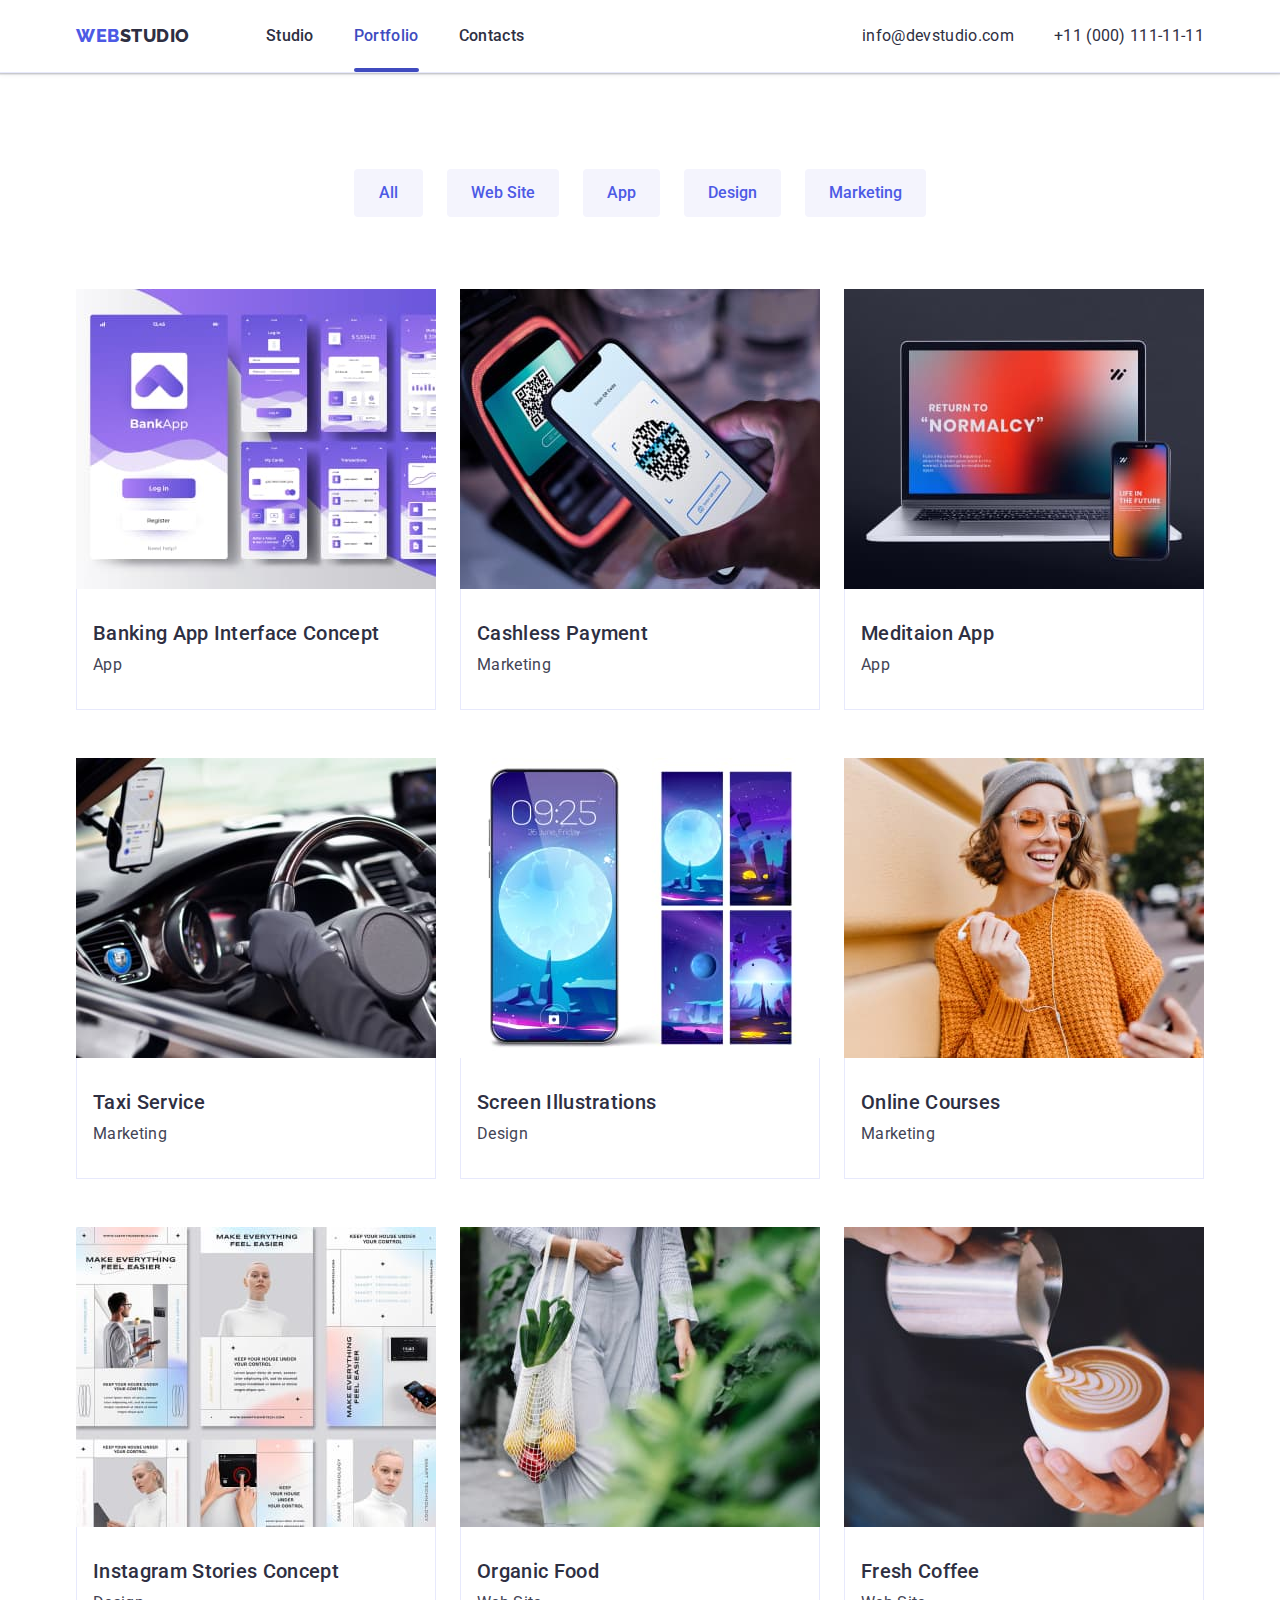
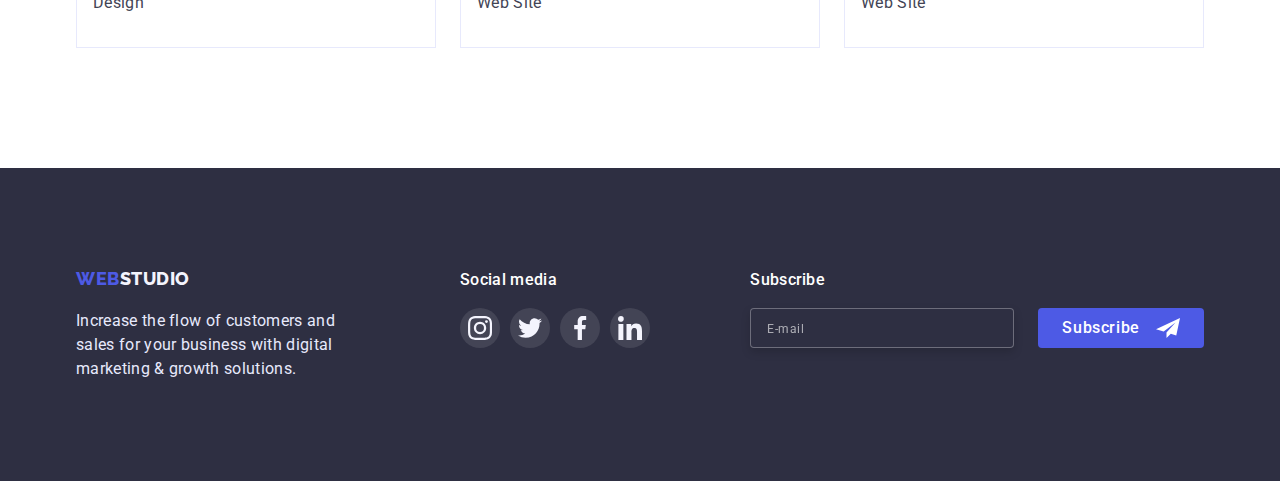
==== portfolio.html @ 0f7e15e3 "Initial commit" ====
<!DOCTYPE html>
<html lang="en">
<head>
    <meta charset="UTF-8">
    <meta http-equiv="X-UA-Compatible" content="IE=edge">
    <meta name="viewport" content="width=device-width, initial-scale=1.0">
    <title>Portfolio | WebStudio</title>
    <link rel="preconnect" href="https://fonts.googleapis.com">
    <link rel="preconnect" href="https://fonts.gstatic.com" crossorigin>
    <link href="https://fonts.googleapis.com/css2?family=Raleway:wght@700&family=Roboto:wght@400;500;700;900&display=swap" rel="stylesheet">
    <link rel="stylesheet" href="https://cdnjs.cloudflare.com/ajax/libs/modern-normalize/1.1.0/modern-normalize.min.css">
    <link rel="stylesheet" href="./css/styles.css">
</head>
<body>
    <header>
        <div class="container header">
            <nav class="site-nav">
                <a href="./index.html" class="logo link"><span class="logo-prefix">Web</span>Studio</a>
                <ul class="nav-options list">
                    <li class="nav-item"><a href="./index.html" class="link">Studio</a></li>
                    <li class="nav-item"><a href="./portfolio.html" class="current link">Portfolio</a></li>
                    <li class="nav-item"><a href="" class="link">Contacts</a></li>
                </ul>
            </nav>
            <ul class="contacts list">
                <li class="header-contact">
                    <a href="mailto:info@devstudio.com" class="link">info@devstudio.com</a>
                </li>
                <li class="header-contact">
                    <a href="tel:+380961111111" class="link">+11 (000) 111-11-11</a>
                </li>
            </ul>
        </div>
    </header>
    <main>
        <section class="portfolio-section">
            <div class="container">
                <h1 class="visually-hidden">Examples</h1>
                <ul class="filter list">
                    <li class="item">
                        <button type="button" class="filter-option"> All</button>
                    </li>
                    <li class="item">
                        <button type="button" class="filter-option">Web Site</button>
                    </li>
                    <li class="item">
                        <button type="button" class="filter-option">App</button>
                    </li>
                    <li class="item">
                        <button type="button" class="filter-option">Design</button>
                    </li>
                    <li class="item">
                        <button type="button" class="filter-option">Marketing</button>
                    </li>
                </ul>
                <ul class="projects list">
                    <li class="item">
                        <a href="#" class="link"> 
                            <div class="card-thumb">
                                <img src="./images/portfolio-page/portfolio-1.jpg" alt="App mockup" width="370"
                                height="294">
                                <div class="overlay">
                                    <p class="overlay-description">14 Stylish and User-Friendly App Design Concepts · Task Manager App · Calorie Tracker App · Exotic Fruit
                                        Ecommerce App ·
                                        Cloud Storage App
                                    </p>
                                </div>
                            </div>
                            <div class="card-content">
                                <h2 class="project-name">Banking App Interface Concept</h2>
                                <p class="project-type">App</p>
                            </div>
                        </a>
                    </li>
                    <li class="item">
                        <a href="#" class="link">
                            <div class="card-thumb">
                            <img src="./images/portfolio-page/portfolio-2.jpg" alt="Phone scanning QR code via Cashless Payment" width="360" height="300">
                             <div class="overlay">
                                    <p class="overlay-description">14 Stylish and User-Friendly App Design Concepts · Task Manager App · Calorie Tracker App · Exotic Fruit
                                        Ecommerce App ·
                                        Cloud Storage App
                                    </p>
                                </div>
                            </div>
                            <div class="card-content">
                                <h2 class="project-name">Cashless Payment</h2>
                                <p class="project-type">Marketing</p>
                            </div>
                        </a>
                    </li>
                    <li class="item">
                        <a href="#" class="link">
                            <div class="card-thumb">
                                <img src="./images/portfolio-page/portfolio-3.jpg" alt="Desktop and mobile view of the app" width="360" height="300">
                                 <div class="overlay">
                                    <p class="overlay-description">14 Stylish and User-Friendly App Design Concepts · Task Manager App · Calorie Tracker App · Exotic Fruit
                                        Ecommerce App ·
                                        Cloud Storage App
                                    </p>
                                </div>
                            </div>
                            <div class="card-content">
                                <h2 class="project-name">Meditaion App</h2>
                                <p class="project-type">App</p>
                            </div>
                        </a>
                    </li>
                    <li class="item">
                        <a href="#" class="link">
                            <div class="card-thumb">
                                <img src="./images/portfolio-page/portfolio-4.jpg" alt="Taxi driver using mobile app" width="360" height="300">
                                 <div class="overlay">
                                    <p class="overlay-description">14 Stylish and User-Friendly App Design Concepts · Task Manager App · Calorie Tracker App · Exotic Fruit
                                        Ecommerce App ·
                                        Cloud Storage App
                                    </p>
                                </div>
                            </div>
                            <div class="card-content">
                                <h2 class="project-name">Taxi Service</h2>
                                <p class="project-type">Marketing</p>
                            </div>
                        </a>
                    </li>
                    <li class="item">
                        <a href="#" class="link">
                            <div class="card-thumb">
                                <img src="./images/portfolio-page/portfolio-5.jpg" alt="Design of phone screen illustrations" width="360" height="300">
                                 <div class="overlay">
                                    <p class="overlay-description">14 Stylish and User-Friendly App Design Concepts · Task Manager App · Calorie Tracker App · Exotic Fruit
                                        Ecommerce App ·
                                        Cloud Storage App
                                    </p>
                                </div>
                            </div>
                            <div class="card-content">
                                <h2 class="project-name">Screen Illustrations</h2>
                                <p class="project-type">Design</p>
                            </div>
                        </a>
                    </li>
                    <li class="item">
                        <a href="#" class="link">
                            <div class="card-thumb">
                                <img src="./images/portfolio-page/portfolio-6.jpg" alt="A girl taking online course on the go" width="360" height="300">
                                 <div class="overlay">
                                    <p class="overlay-description">14 Stylish and User-Friendly App Design Concepts · Task Manager App · Calorie Tracker App · Exotic Fruit
                                        Ecommerce App ·
                                        Cloud Storage App
                                    </p>
                                </div>
                            </div>
                            <div class="card-content">
                                <h2 class="project-name">Online Courses</h2>
                                <p class="project-type">Marketing</p>
                            </div>
                        </a>
                    </li>
                    <li class="item">
                        <a href="#" class="link">
                            <div class="card-thumb">
                                <img src="./images/portfolio-page/portfolio-7.jpg" alt="Instagram stories mockup" width="360" height="300">
                                 <div class="overlay">
                                    <p class="overlay-description">14 Stylish and User-Friendly App Design Concepts · Task Manager App · Calorie Tracker App · Exotic Fruit
                                        Ecommerce App ·
                                        Cloud Storage App
                                    </p>
                                </div>
                            </div>
                            <div class="card-content">
                                <h2 class="project-name">Instagram Stories Concept</h2>
                                <p class="project-type">Design</p>
                            </div>
                        </a>
                    </li>
                    <li class="item">
                        <a href="#" class="link">
                            <div class="card-thumb">
                                <img src="./images/portfolio-page/portfolio-8.jpg" alt="Woman carrying fruits and vegetables" width="360" height="300">
                                 <div class="overlay">
                                    <p class="overlay-description">14 Stylish and User-Friendly App Design Concepts · Task Manager App · Calorie Tracker App · Exotic Fruit
                                        Ecommerce App ·
                                        Cloud Storage App
                                    </p>
                                </div>
                            </div>
                            <div class="card-content">
                                <h2 class="project-name">Organic Food</h2>
                                <p class="project-type">Web Site</p>
                            </div>
                        </a>
                    </li>
                    <li class="item">
                        <a href="#" class="link">
                            <div class="card-thumb">
                                <img src="./images/portfolio-page/portfolio-9.jpg" alt="Barista making coffee" width="360" height="300">
                                 <div class="overlay">
                                    <p class="overlay-description">14 Stylish and User-Friendly App Design Concepts · Task Manager App · Calorie Tracker App · Exotic Fruit
                                        Ecommerce App ·
                                        Cloud Storage App
                                    </p>
                                </div>
                            </div>
                            <div class="card-content">
                                <h2 class="project-name">Fresh Coffee</h2>
                                <p class="project-type">Web Site</p>
                            </div>
                        </a>
                    </li>
                </ul>
            </div>
        </section>
    </main>
    <footer class="footer">
        <div class="container">
            <div class="footer-info">
                <a href="./index.html" class="logo link"><span class="logo-prefix">Web</span>Studio</a>
                <p>Increase the flow of customers and sales for your business with digital marketing & growth solutions.</p>
            </div>
            <div class="join-networks">
                <p class="footer-heading">Social media</p>
                <ul class="list">
                    <li class="item">
                        <a href="/" class="link">
                            <svg class="icon" width="24" height="24">
                                <use href="./images/all-icons.svg#icon-instagram"></use>
                            </svg>
                        </a>
                    </li>
                    <li class="item">
                        <a href="/" class="link">
                            <svg class="icon" width="24" height="24">
                                <use href="./images/all-icons.svg#icon-twitter"></use>
                            </svg>
                        </a>
                    </li>
                    <li class="item">
                        <a href="/" class="link">
                            <svg class="icon" width="24" height="24">
                                <use href="./images/all-icons.svg#icon-facebook"></use>
                            </svg>
                        </a>
                    </li>
                    <li class="item">
                        <a href="/" class="link">
                            <svg class="icon" width="24" height="24">
                                <use href="./images/all-icons.svg#icon-linkedin"></use>
                            </svg>
                        </a>
                    </li>
                </ul>
            </div>
            <div class="newsletter">
                <p class="footer-heading">Subscribe</p>
                <form class="form">
                    <label for="footer-input" class="visually-hidden">Subscribe</label>
                    <input class="footer-input" type="email" name="email" placeholder="E-mail" id="footer-input">
                    <button class="subscribe-button" type="submit">
                        Subscribe
                        <svg width="24" height="24">
                            <use href="./images/all-icons.svg#telegram"></use>
                        </svg>
                    </button>
                </form>
            </div>
        </div>
    </footer>   
</body>
</html>
---- css/styles.css ----
:root {
    --standard-black: #000000;
    --primary-dark: #2E2F42;
    --secondary-text-color: #434455;
    --accent-color: #4D5AE5;;
    --primary-white: #FFFFFF;
    --hero-ovrlay-color: rgba(46, 47, 66, 0.7);
    --backdrop: rgba(46, 47, 66, 0.4);
    --modal-background: #FCFCFC;
    --subtle: #E7E9FC;
    --transparent-white: rgba(255, 255, 255, 0.1);
    --icon-main: #8E8F99;
    --pressed-state: #404BBF;
    --light: #F4F4FD;
    --success: #31D0AA;
    --form-border: rgba(33, 33, 33, 0.2);
    --form-placeholder: rgba(117, 117, 117, 0.5);
    --footer-placeholder: rgba(255, 255, 255, 0.6);
    --footer-border: rgba(255, 255, 255, 0.3);

    --vertical-card-set-gap: 24px;

    --main-transition-dur-and-func: 250ms cubic-bezier(0.4, 0, 0.2, 1);
}

body {
    font-family: Roboto, sans-serif;
    letter-spacing: 0.02em;
    
    color: var(--primary-dark);
}

h1,h2,h3,p,ul,li {
    margin: 0px;
    padding: 0px;
}

button {
    cursor: pointer;
    border: none;
    border-radius: 4px;
}

img {
    display: block;
    max-width: 100%;
    height: auto;
}

.container {
    width: 1158px;
    margin-left: auto;
    margin-right: auto;
    padding: 0px 15px; 
}

.section {
    padding: 120px 0px;
}

.visually-hidden {
    position: absolute;
    white-space: nowrap;
    width: 1px;
    height: 1px;
    overflow: hidden;
    border: 0;
    padding: 0;
    clip: rect(0 0 0 0);
    clip-path: inset(50%);
    margin: -1px;
}

.list {
    list-style: none;
}

.link {
    text-decoration: none;
    
    color: inherit;
    transition: color var(--main-transition-dur-and-func);
}

.link:hover,
.link:focus {
    color: var(--pressed-state);
}

/* header */

header {
    border-bottom: 1px solid var(--subtle);
    box-shadow: 0px 2px 1px rgba(46, 47, 66, 0.08),
    0px 1px 1px rgba(46, 47, 66, 0.16),
    0px 1px 6px rgba(46, 47, 66, 0.08);
}

.header {
    padding: 0px 15px;
}

.header,
.site-nav,
.nav-options,
.contacts {
    display: flex;
}

.header,
.site-nav {
    align-items: center;
}

.site-nav {
    margin-right: auto;
}

/* logo */

.logo {
    font-family: Raleway, sans-serif;
    font-weight: 800;
    font-size: 18px;
    line-height: calc(24 / 18);
    letter-spacing: 0.03em;
    text-transform: uppercase;
}

.site-nav .logo {
    margin-right: 76px;

    color: var(--primary-dark)
}

.footer .logo {
    display: block;
    color: var(--light);
    margin-bottom: 20px;
    line-height: calc(21 / 18);
}

.logo-prefix {
    color: var(--accent-color);
}

/* nav-items, header contacts */

.nav-item,
.header-contact {
    font-size: 16px;
    line-height: calc(24 / 16);
}

.nav-item{
    font-weight: 500;
}

.nav-item .link {
    display: block;
    position: relative;

    padding-top: 24px;
    padding-bottom: 24px;
}

.nav-item:not(:last-child),
.header-contact:not(:last-child) {
    margin-right: 40px;
}

.current {
    color: var(--pressed-state)
}

.current::after {
    display: block;
    position: absolute;
    content: "";

    left: 0;
    bottom: 0;
    width: 100%;

    height: 4px;
    border-radius: 2px;
    background-color: var(--pressed-state);
}

.section-heading {
    font-size: 36px;
    line-height: calc(40 / 36);
    text-align: center;
    margin-bottom: 72px;
    text-transform: capitalize;
}

.header-contact .link {
    display: flex;
    align-items: center;
}

/* hero */

.hero {
    margin: auto;
    padding: 188px 0px;

    background-color: var(--primary-dark);
    background-image: linear-gradient(
        to right,
        var(--hero-ovrlay-color),
        var(--hero-ovrlay-color)
    ),
        url('../images/main-page/hero.jpg');
    background-repeat: no-repeat;
    max-width: 1440px;
}

.hero .container {
    text-align: center;
}

.hero-heading {
    margin: auto;
    margin-bottom: 48px;
    font-size: 56px;
    line-height: calc(60 / 56);
    max-width: 494px;

    color: var(--primary-white);
}

.hero-button {
    padding: 16px 32px;
    font-family: inherit;
    font-weight: 500;
    font-size: 16px;
    line-height: calc(24 / 16);
    align-items: center;
    text-align: center;
    letter-spacing: 0.04em;

    color: var(--primary-white);
    background-color: var(--accent-color);
    transition: background-color var(--main-transition-dur-and-func);
}

.hero-button:hover,
.hero-button:focus
{
    background-color: var(--pressed-state);
}

/* backdrop and modal */

.backdrop {
    position: fixed;
    top: 0;
    left: 0;

    width: 100%;
    height: 100%;

    background-color: var(--backdrop);
    transition: opacity var(--main-transition-dur-and-func);
}

.is-hidden {
    visibility: hidden;
    pointer-events: none;
    opacity: 0;

    transition: opacity var(--main-transition-dur-and-func),
    visibility var(--main-transition-dur-and-func);
}

.modal {
    position: absolute;
    top: 50%;
    left: 50%;
    transform: translate(-50%, -50%);

    max-width: 408px;
    width: 100%;
    min-height: 576px;
    padding: 76px 24px 20px 24px;

    background-color: var(--modal-background);
    box-shadow: 0px 1px 1px rgba(0, 0, 0, 0.14), 0px 1px 3px rgba(0, 0, 0, 0.12), 0px 2px 1px rgba(0, 0, 0, 0.2);
    border-radius: 4px;
}

.modal-close {
    position: absolute;
    top: 24px;
    right: 24px;

    display: flex;
    align-items: center;
    justify-content: center;
    width: 24px;
    height: 24px;

    border: 1px solid rgba(0, 0, 0, 0.1);
    border-radius: 50%;

    color: var(--standard-black);
    background-color: var(--subtle);
    transition: background-color var(--main-transition-dur-and-func),
    border-color var(--main-transition-dur-and-func),
    color var(--main-transition-dur-and-func);
}

.modal .icon {
    fill: currentColor;
}

.modal-close:hover,
.modal-close:focus {
    color: var(--primary-white);
    background-color: var(--pressed-state);
    border-color: var(--pressed-state);
}

.modal-heading {
    margin-bottom: 16px;

    text-align: center;
    font-weight: 500;
    font-size: 16px;
    line-height: calc(24 / 16);
    color: var(--primary-dark);
}

.form-field {
    display: flex;
    flex-direction: column;
    width: 100%;

    margin-bottom: 8px;
}

.label-text {
    margin-bottom: 4px;

    font-size: 12px;
    line-height: calc(16 /12);
    letter-spacing: 0.04em;
    color: var(--icon-main);
}

.form-comment {
    margin-bottom: 16px;
}

.form-comment-area,
.form-input {
    max-width: 360px;
    width: 100%;
    height: 40px;
    padding: 8px 38px;
    
    border: 1px solid var(--form-border);
    border-radius: 4px;
    outline: none;
    transition: border-color var(--main-transition-dur-and-func);
}

.form-comment-area {
    resize: none;
    height: 120px;

    padding: 8px 16px;
}

.form-comment-area::placeholder {
    font-size: 12px;
    line-height: calc(16 / 12);
    letter-spacing: 0.04em;

    color: var(--form-placeholder);
}

.form-input:focus,
.form-comment-area:focus {
    border: 1px solid var(--accent-color);
}

.input-with-icon {
    position: relative;

}

.form-field .icon {
    position: absolute;
    top: 50%;
    left: 16px;

    transform: translateY(-50%);
    transition: fill var(--main-transition-dur-and-func);
}

.form-field:focus-within .icon{
    fill: var(--accent-color);
}

/* ==================Checkbox states=================*/

.checkbox-icon {
    width: 16px;
    height: 16px;
    display: flex;
    align-items: center;
    justify-content: center;

    border: 1.25px solid var(--primary-dark);
    border-radius: 2px;

    background-color: var(--primary-white);
    fill: transparent;
    transition: border var(--main-transition-dur-and-func),
    fill var(--main-transition-dur-and-func),
    background var(--main-transition-dur-and-func);
}

.checkbox:checked ~ .checkbox-icon {
    border: 1.25px solid var(--pressed-state);

    background-color: var(--pressed-state);
    fill: var(--light);
}

.checkbox:focus:checked~.checkbox-icon {
    border: 1.25px solid var(--pressed-state);

    background-color: var(--pressed-state);
    fill: var(--light);
}

.checkbox:focus ~ .checkbox-icon {
    border: 1.25px solid var(--pressed-state);

    fill: transparent;
}

.checkbox:disabled ~.checkbox-icon {
    border: 1.25px solid var(--form-border);

    fill: transparent;
}

.checkbox:checked:disabled ~.checkbox-icon {
    border: 1.25px solid var(--form-border);

    background-color: var(--form-border);
    fill: var(--light);
}

/*===================================================*/

.legal-agreement {
    display: flex;
    flex-direction: row;
    justify-items: center;
    
    margin-bottom: 24px;
}

.legal-agreement .label-text {
    margin-left: 8px;
}

.policy-link {
    color: var(--accent-color);
}

.modal-send {
    display: block;
    min-width: 169px;
    margin: auto;
    padding: 16px 32px;

    font-weight: 500;
    font-size: 16px;
    line-height: calc(24 / 16);
    letter-spacing: 0.04em;
    color: var(--primary-white);
    text-align: center;
    background-color: var(--accent-color);
    box-shadow: 0px 4px 4px rgba(0, 0, 0, 0.15);
    transition: background-color var(--main-transition-dur-and-func);
}

.modal-send:hover,
.modal-send:focus {
    background-color: var(--pressed-state);
}

/* advantages */

.advantages {
    padding-bottom: 0px;
}

.advantages .list {
    display: flex;
}

.advantages .item {
    width: 264px;
}

.advantages .item:not(:last-child) {
    margin-right: 24px;
}

.advantages-heading {
    font-weight: 500;
    font-size: 20px;
    line-height: calc(24 / 20);
    margin-bottom: 8px;
}

.advantages-text {
    font-size: 16px;
    line-height: calc(24 / 16);

    color: var(--secondary-text-color);
}

.advantages .icon-container {
    display: flex;
    align-items: center;
    justify-content: center;
    width: 100%;
    height: 120px;
    border-radius: 4px;
    margin-bottom: 30px;

    background-color: var(--light);
}

/* what we do */ 

.what-we-do .list {
    display: flex;
}

.what-we-do .item:not(:last-child) {
    margin-right: 30px;
}

/* team */

.team {
    background-color: var(--light);
}

.team .list {
    display: flex;
}

.team-card {
    text-align: center;
    border-radius: 0px 0px 4px 4px;

    background-color: var(--primary-white);
    box-shadow: 0px 1px 6px rgba(46, 47, 66, 0.08), 0px 1px 1px rgba(46, 47, 66, 0.16), 0px 2px 1px rgba(46, 47, 66, 0.08);
}

.team-card:not(:last-child) {
    margin-right: 24px;
}

.card-info {
    padding: 32px 16px;
}

.team-name {
    font-weight: 500;
    font-size: 20px;
    line-height: calc(24 / 20);
    margin-bottom: 8px;
}

.team-position {
    font-size: 16px;
    line-height: calc(24 / 16);
    margin-bottom: 8px;

    color: var(--secondary-text-color);
}

.social-networks .list {
    display: flex;
    justify-content: center;
}

.social-networks .link {
    width: 40px;
    height: 40px;
    display: flex;
    align-items: center;
    justify-content: center;

    color: var(--light);
    border-radius: 50%;
    background-color: var(--accent-color);
    transition: background-color var(--main-transition-dur-and-func);
}

.social-networks .item:not(:last-child) {
    margin-right: 24px;
}

.social-networks .icon {
    fill: currentColor;
}

.social-networks .link:hover,
.social-networks .link:focus {
  color: var(--light);
  background-color: var(--pressed-state);
}

/* clients */ 

.clients {
    display: flex;
    justify-content: center;
}

.clients .link {    
    display: flex;
    justify-content: center;
    align-items: center;
    width: 170px;
    height: 92px;

    border: 1px solid var(--icon-main);
    border-radius: 4px;
    color: var(--icon-main);
    transition: border-color var(--main-transition-dur-and-func),
    color var(--main-transition-dur-and-func);
}

.clients .link:hover,
.clients .link:focus {
    border-color: var(--accent-color);
    color: var(--accent-color);
    outline-color: var(--accent-color);
}

.clients .item:not(:last-child) {
    margin-right: 30px;
}

.clients .icon {
    width: 106px;
    height: 60px;
    fill: currentColor;
}

/* projects */

.portfolio-section {
padding: 96px 0px 120px 0px;
}

/* filters */

.filter {
    display: flex;
    justify-content: center;
    margin-bottom: 72px;
}

.filter .item:not(:last-child) {
    margin-right: 24px;
}

.filter-option {
    font-family: inherit;
    font-weight: 500;
    font-size: 16px;
    line-height: calc(24 / 16);
    padding: 12px 24px;
    min-width: 69px;

    color: var(--accent-color);
    background-color: var(--light);
    transition: color var(--main-transition-dur-and-func), background-color var(--main-transition-dur-and-func), box-shadow var(--main-transition-dur-and-func);
}

.filter-option:hover,
.filter-option:focus {
    color: var(--primary-white);
    background-color: var(--pressed-state);
    box-shadow: 0px 3px 1px rgba(0, 0, 0, 0.1),
    0px 2px 1px rgba(0, 0, 0, 0.08),
    0px 2px 2px rgba(0, 0, 0, 0.12);
}

/* project cards */

.projects {
    display: flex;
    flex-wrap: wrap;
    gap: 48px var(--vertical-card-set-gap);
}

.projects .item {
    flex-basis: calc((100% - 2 * var(--vertical-card-set-gap)) / 3);
}

.card-content {
    padding: 32px 16px;
    border: 1px solid var(--subtle);
    border-top: 0px;
}

.project-name {
    margin-bottom: 8px;
    font-weight: 500;
    font-size: 20px;
    line-height: calc(24 / 20);
}

.project-type {
    font-size: 16px;
    line-height: calc(24 / 16);

    color: var(--secondary-text-color);
}

.projects .link {
    transition: box-shadow var(--main-transition-dur-and-func);
}

.projects .link:focus,
.projects .link:hover {
    display: block;

    color: inherit;
    box-shadow: 0px 1px 1px rgba(0, 0, 0, 0.12), 0px 4px 4px rgba(0, 0, 0, 0.06), 1px 4px 6px rgba(0, 0, 0, 0.16);
}

.card-thumb {
    position: relative;
    overflow: hidden;
}

.overlay{
    position: absolute;
    top: 0;
    left: 0;
    transform: translatey(101%);

    width: 100%;
    height: 100%;
    padding: 40px 32px;

    background-color: var(--accent-color);
    transition: var(--main-transition-dur-and-func);
}

.overlay-description {
    font-size: 16px;
    line-height: calc(24 / 16);
    color: var(--light);
}

.projects .link:hover .overlay,
.projects .link:focus .overlay  {
    transform: translatey(0);
}

/* footer */

.footer {
    background-color: var(--primary-dark);
    padding: 100px 0px;
}

.footer .container {
    display: flex;
    align-items: baseline;
}

.footer-info {
    max-width: 264px;
    margin-right: 120px;
    font-size: 16px;
    line-height: calc(24 / 16);
    font-style: normal;
    color: var(--subtle);
}

.footer-heading {
    font-family: 'Roboto';
    font-size: 16px;
    font-weight: 500;
    line-height: calc(24 / 16);
    margin-bottom: 16px;

    color: var(--primary-white);
}

.join-networks .list {
    display: flex;
}

.join-networks .link {
    width: 40px;
    height: 40px;
    display: flex;
    align-items: center;
    justify-content: center;

    color: var(--light);
    border-radius: 50%;
    background: var(--transparent-white);
    transition: background-color var(--main-transition-dur-and-func);
}

.join-networks .item:not(:last-child) {
    margin-right: 10px;
}

.join-networks .icon {
    fill: currentColor;
}

.join-networks .link:hover,
.join-networks .link:focus {
  background-color: var(--success);
}

.newsletter {
    margin-left: auto;
}

.newsletter .form {
    display: flex;
}

.footer-input {
    width: 264px;
    height: 40px;
    margin-right: 24px;
    padding: 8px 16px;
    
    border: 1px solid var(--footer-border);
    border-radius: 4px;
    outline: none;

    background-color: var(--primary-dark);
    color: var(--light);
    filter: drop-shadow(0px 4px 4px rgba(0, 0, 0, 0.15));
    transition: border var(--main-transition-dur-and-func);
}

.footer-input::placeholder {
    font-size: 12px;
    line-height: calc(24 / 12);
    letter-spacing: 0.04em;
    color: var(--footer-placeholder);
}

.footer-input:focus {
    border: 1px solid var(--accent-color);
}

.subscribe-button {
    display: flex;
    justify-content: center;
    align-items: center;
    padding: 8px 24px;
    gap: 16px;

    font-weight: 500;
    font-size: 16px;
    line-height: calc(24 / 16);
    letter-spacing: 0.04em;
    color: var(--primary-white);
    background-color: var(--accent-color);
    border-radius: 4px;
    transition: background-color var(--main-transition-dur-and-func);
}

.subscribe-button:focus,
.subscribe-button:hover {
    background-color: var(--pressed-state);
}
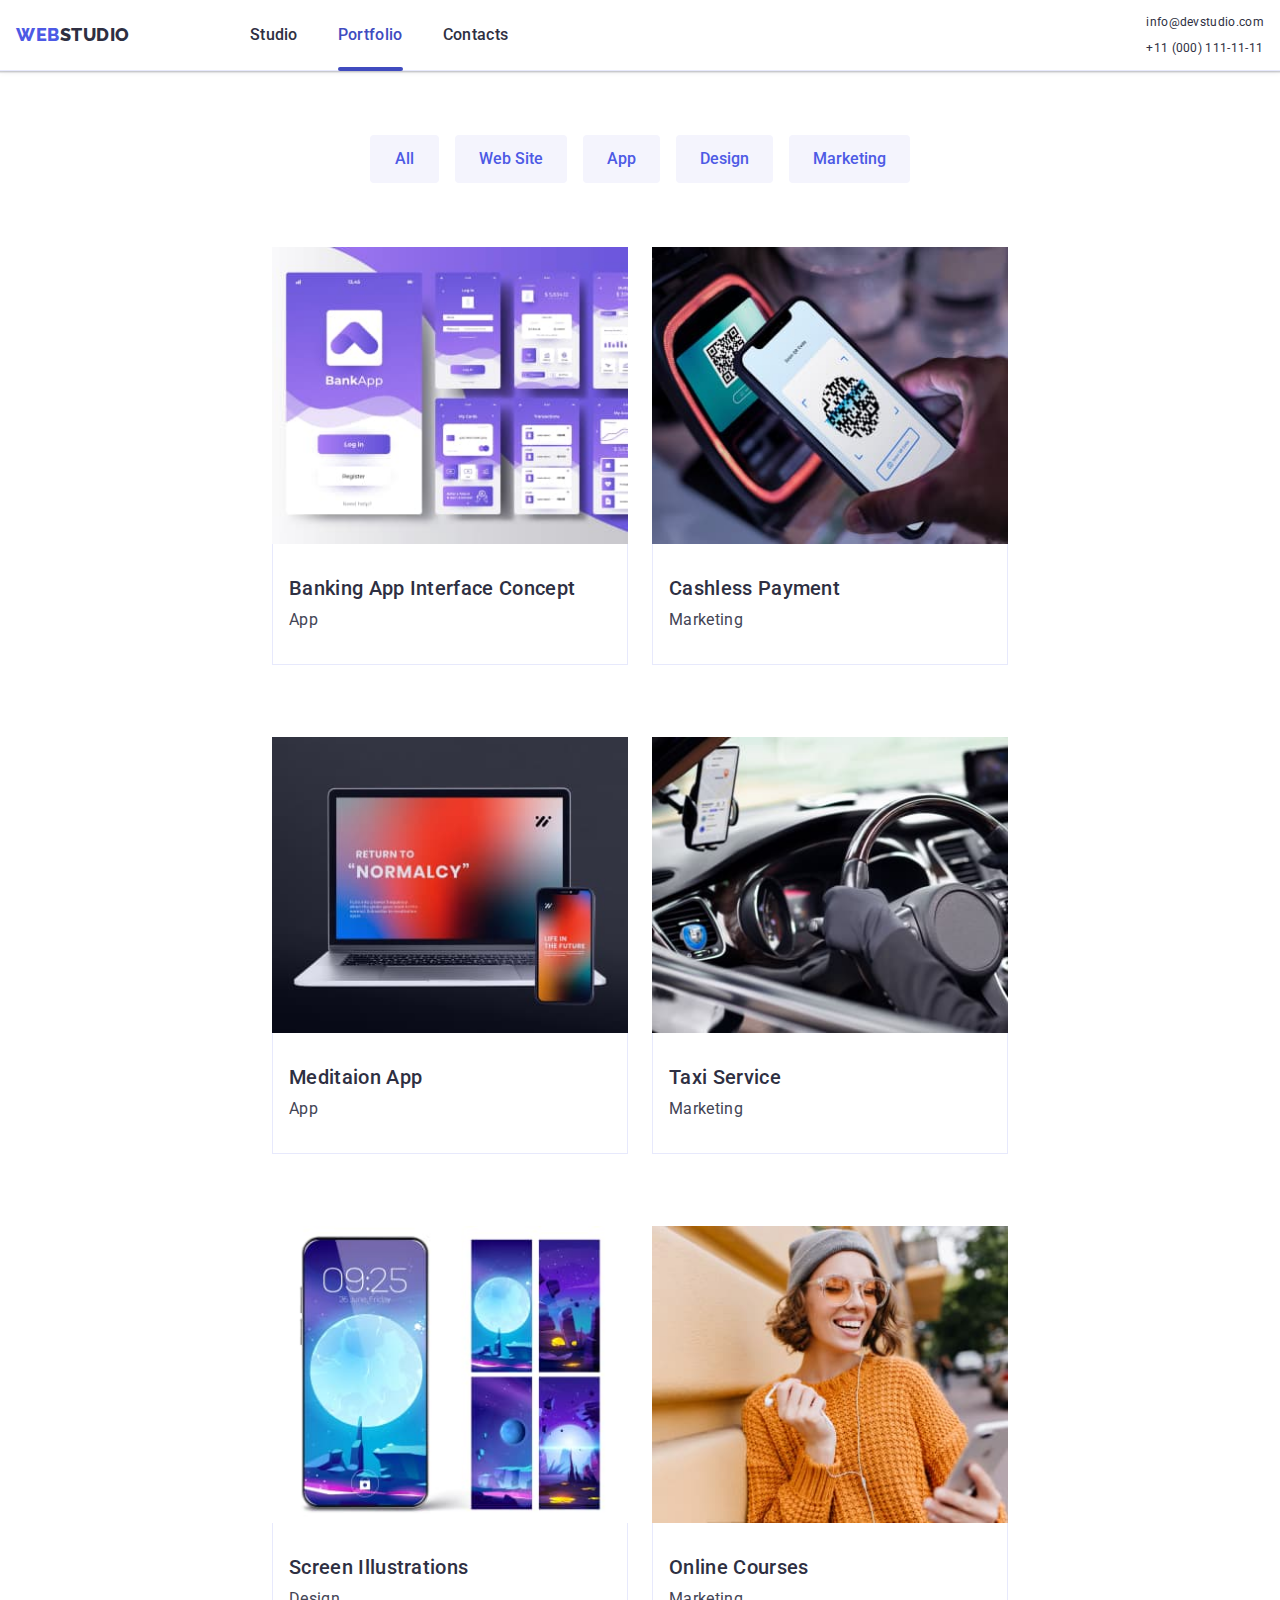
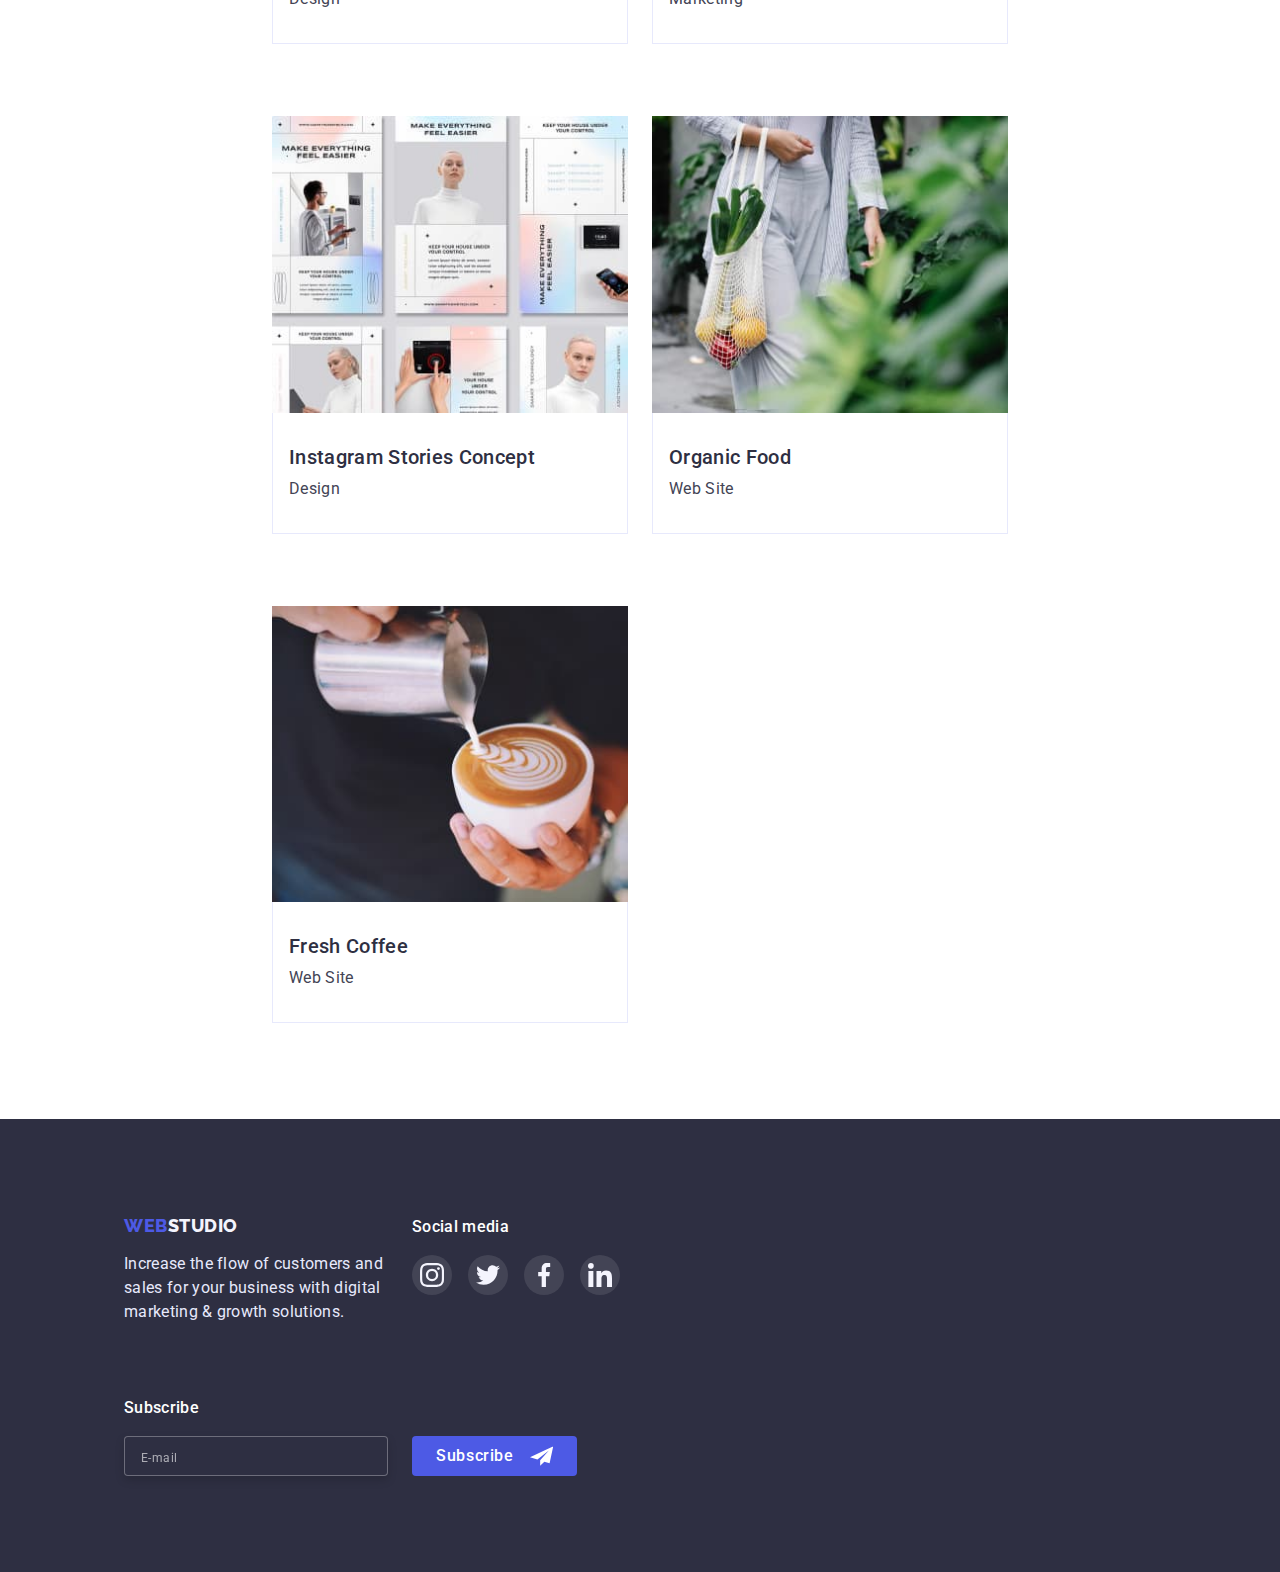
==== commit c78b258c: "HW7" ====
--- a/portfolio.html
+++ b/portfolio.html
@@ -10,6 +10,9 @@
     <link href="https://fonts.googleapis.com/css2?family=Raleway:wght@700&family=Roboto:wght@400;500;700;900&display=swap" rel="stylesheet">
     <link rel="stylesheet" href="https://cdnjs.cloudflare.com/ajax/libs/modern-normalize/1.1.0/modern-normalize.min.css">
     <link rel="stylesheet" href="./css/styles.css">
+    <link rel="stylesheet" href="./css/mobile.css">
+    <link rel="stylesheet" href="./css/tablet.css">
+    <link rel="stylesheet" href="./css/desktop.css">
 </head>
 <body>
     <header>
--- a/css/styles.css
+++ b/css/styles.css
@@ -2,7 +2,7 @@
     --standard-black: #000000;
     --primary-dark: #2E2F42;
     --secondary-text-color: #434455;
-    --accent-color: #4D5AE5;;
+    --accent-color: #4D5AE5;
     --primary-white: #FFFFFF;
     --hero-ovrlay-color: rgba(46, 47, 66, 0.7);
     --backdrop: rgba(46, 47, 66, 0.4);
@@ -26,17 +26,16 @@
 body {
     font-family: Roboto, sans-serif;
     letter-spacing: 0.02em;
-    
+
     color: var(--primary-dark);
 }
 
-h1,h2,h3,p,ul,li {
+h1, h2, h3, p, ul, li {
     margin: 0px;
     padding: 0px;
 }
 
 button {
-    cursor: pointer;
     border: none;
     border-radius: 4px;
 }
@@ -48,14 +47,21 @@
 }
 
 .container {
-    width: 1158px;
-    margin-left: auto;
-    margin-right: auto;
-    padding: 0px 15px; 
+    max-width: 100%;
+    margin: 0 auto;
+    padding: 0px 16px;    
 }
 
 .section {
-    padding: 120px 0px;
+    padding: 96px 0px; 
+}
+
+.section-heading {
+    font-size: 36px;
+    line-height: calc(40 / 36);
+    text-align: center;
+    margin-bottom: 72px;
+    text-transform: capitalize;
 }
 
 .visually-hidden {
@@ -77,7 +83,7 @@
 
 .link {
     text-decoration: none;
-    
+
     color: inherit;
     transition: color var(--main-transition-dur-and-func);
 }
@@ -87,33 +93,39 @@
     color: var(--pressed-state);
 }
 
-/* header */
-
-header {
-    border-bottom: 1px solid var(--subtle);
-    box-shadow: 0px 2px 1px rgba(46, 47, 66, 0.08),
-    0px 1px 1px rgba(46, 47, 66, 0.16),
-    0px 1px 6px rgba(46, 47, 66, 0.08);
-}
-
-.header {
-    padding: 0px 15px;
-}
-
-.header,
-.site-nav,
-.nav-options,
-.contacts {
-    display: flex;
-}
-
-.header,
-.site-nav {
-    align-items: center;
-}
-
-.site-nav {
-    margin-right: auto;
+.close {
+    position: absolute;
+    top: 24px;
+    right: 24px;
+
+    display: flex;
+    align-items: center;
+    justify-content: center;
+    width: 24px;
+    height: 24px;
+
+    border-radius: 50%;
+
+    color: var(--standard-black);
+    transition: background-color var(--main-transition-dur-and-func),
+        border-color var(--main-transition-dur-and-func),
+        color var(--main-transition-dur-and-func);
+}
+
+.close:hover,
+.close:focus {
+    color: var(--primary-white);
+    background-color: var(--pressed-state);
+    border-color: var(--pressed-state);
+}
+
+.is-hidden {
+    visibility: hidden;
+    pointer-events: none;
+    opacity: 0;
+
+    transition: opacity var(--main-transition-dur-and-func),
+        visibility var(--main-transition-dur-and-func);
 }
 
 /* logo */
@@ -128,15 +140,12 @@
 }
 
 .site-nav .logo {
-    margin-right: 76px;
-
     color: var(--primary-dark)
 }
 
 .footer .logo {
     display: block;
     color: var(--light);
-    margin-bottom: 20px;
     line-height: calc(21 / 18);
 }
 
@@ -144,111 +153,544 @@
     color: var(--accent-color);
 }
 
-/* nav-items, header contacts */
-
-.nav-item,
-.header-contact {
+/* header */
+
+header {
+    border-bottom: 1px solid var(--subtle);
+    box-shadow: 0px 2px 1px rgba(46, 47, 66, 0.08),
+        0px 1px 1px rgba(46, 47, 66, 0.16),
+        0px 1px 6px rgba(46, 47, 66, 0.08);
+}
+
+.header {
+    display: flex;
+    height: 70px;
+    padding: 24px 16px;
+    justify-content: space-between;
+    align-items: center;
+}
+
+.nav-options,
+.contacts {
+    display: none;
+}
+
+.open-mob {
+    display: flex;
+    justify-content: center;
+    align-items: center;
+    padding: 0px;
+    stroke: var(--primary-dark);
+    background-color:transparent;
+}
+
+.mob-menu {
+    position: fixed;
+    top: 0;
+    width: 100%;
+    height: 100%;
+    display: flex;
+    flex-direction: column;
+    padding: 80px 35px 40px 40px;
+
+    background-color: var(--primary-white);
+    overflow-y: auto;
+}
+
+.close-mob {
+    border: 1px solid var(--subtle);
+
+    background-color: transparent;
+}
+
+.mob-nav {
+    display: flex;
+    flex-direction: column;
+    gap: 20px;
+    margin-bottom: auto;
+}
+
+.mob-nav-item {
+    font-weight: 700;
+    font-size: 26px;
+    line-height: calc(30 / 26);
+    color: var(--primary-dark);
+}
+
+.current {
+    color: var(--pressed-state);
+}
+
+.mob-header-tel {
+    margin-bottom: 20px;
+
+    font-weight: 700;
+    font-size: 24px;
+    line-height: calc(30 / 24);
+    color: var(--accent-color);
+}
+
+.mob-header-mail {
+    margin-bottom: 20px;
+
+    font-weight: 500;
+    font-size: 20px;
+    line-height: calc(20 / 16);
+    color: var(--secondary-text-color);
+}
+
+.mob-networks {
+    display: flex;
+    gap: 30px;
+}
+
+.mob-networks-item .link {
+    width: 40px;
+    height: 40px;
+    display: flex;
+    align-items: center;
+    justify-content: center;
+
+    color: var(--light);
+    border-radius: 50%;
+    background-color: var(--accent-color);
+}
+
+.mob-networks .icon {
+    fill: currentColor;
+}
+
+/* hero */
+
+.hero {
+    margin: auto;
+    padding: 90px 0px;
+
+    background-color: var(--primary-dark);
+    background-image: linear-gradient(to right,
+            var(--hero-ovrlay-color),
+            var(--hero-ovrlay-color)),
+        url('../images/main-page/hero-mob-1x.jpg');
+    background-repeat: no-repeat;
+    background-size: cover;
+}
+
+@media (min-device-pixel-ratio: 2),
+(min-resolution: 192dpi),
+(min-resolution: 2dppx) {
+    .hero {
+        background-image: linear-gradient(to right,
+                var(--hero-ovrlay-color),
+                var(--hero-ovrlay-color)),
+            url('../images/main-page/hero-mob-2x.jpg');
+    }
+}
+
+.hero .container {
+    text-align: center;
+}
+
+.hero-heading {
+    margin: auto;
+    margin-bottom: 72px;
+    font-size: 30px;
+    line-height: calc(36 / 30);
+    max-width: 318px;
+
+    color: var(--primary-white);
+    text-transform: capitalize;
+}
+
+.hero-button {
+    padding: 16px 32px;
+    font-family: inherit;
+    font-weight: 500;
     font-size: 16px;
     line-height: calc(24 / 16);
-}
-
-.nav-item{
-    font-weight: 500;
-}
-
-.nav-item .link {
-    display: block;
-    position: relative;
-
-    padding-top: 24px;
-    padding-bottom: 24px;
-}
-
-.nav-item:not(:last-child),
-.header-contact:not(:last-child) {
-    margin-right: 40px;
-}
-
-.current {
-    color: var(--pressed-state)
-}
-
-.current::after {
-    display: block;
-    position: absolute;
-    content: "";
-
-    left: 0;
-    bottom: 0;
-    width: 100%;
-
-    height: 4px;
-    border-radius: 2px;
+    align-items: center;
+    text-align: center;
+    letter-spacing: 0.04em;
+
+    color: var(--primary-white);
+    background-color: var(--accent-color);
+    transition: background-color var(--main-transition-dur-and-func);
+}
+
+.hero-button:hover,
+.hero-button:focus {
     background-color: var(--pressed-state);
 }
 
-.section-heading {
+/* advantages */
+
+.advantages .list {
+    display: flex;
+    flex-wrap: wrap;
+    gap: 72px;
+}
+
+.advantages .item {
+    max-width: 356px;
+    margin: auto;
+}
+
+.advantages-heading {
+    margin-bottom: 8px;
+
+    font-weight: 500;
     font-size: 36px;
     line-height: calc(40 / 36);
     text-align: center;
-    margin-bottom: 72px;
-    text-transform: capitalize;
-}
-
-.header-contact .link {
-    display: flex;
-    align-items: center;
-}
-
-/* hero */
-
-.hero {
-    margin: auto;
-    padding: 188px 0px;
-
-    background-color: var(--primary-dark);
-    background-image: linear-gradient(
-        to right,
-        var(--hero-ovrlay-color),
-        var(--hero-ovrlay-color)
-    ),
-        url('../images/main-page/hero.jpg');
-    background-repeat: no-repeat;
-    max-width: 1440px;
-}
-
-.hero .container {
+
+}
+
+.advantages-text {
+    font-weight: 500;
+    font-size: 14px;
+    line-height: calc(20 / 14);
+
+    color: var(--secondary-text-color);
+}
+
+.advantages .icon-container {
+    display: none;
+}
+
+/* what we do */
+
+.what-we-do {
+    display: none;
+}
+
+/* team */
+
+.team {
+    background-color: var(--light);
+}
+
+.team .container {
+    max-width: 296px;
+}
+
+.team .list {
+    display: flex;
+    flex-wrap: wrap;
+    gap: 72px;
+    align-items: center;
+}
+
+.team-card {
+    width: 264px;
+
+    border-radius: 0px 0px 4px 4px;
+
     text-align: center;
-}
-
-.hero-heading {
-    margin: auto;
-    margin-bottom: 48px;
-    font-size: 56px;
-    line-height: calc(60 / 56);
-    max-width: 494px;
-
-    color: var(--primary-white);
-}
-
-.hero-button {
-    padding: 16px 32px;
-    font-family: inherit;
-    font-weight: 500;
+    background-color: var(--primary-white);
+    box-shadow: 0px 1px 6px rgba(46, 47, 66, 0.08), 0px 1px 1px rgba(46, 47, 66, 0.16), 0px 2px 1px rgba(46, 47, 66, 0.08);
+}
+
+.card-info {
+    padding: 32px 16px;
+}
+
+.team-name {
+    font-weight: 500;
+    font-size: 20px;
+    line-height: calc(24 / 20);
+    margin-bottom: 8px;
+}
+
+.team-position {
     font-size: 16px;
     line-height: calc(24 / 16);
-    align-items: center;
+    margin-bottom: 8px;
+
+    color: var(--secondary-text-color);
+}
+
+.social-networks .list {
+    display: flex;
+    flex-direction: row;
+    gap: 24px;
+}
+
+.social-networks .link {
+    width: 40px;
+    height: 40px;
+    display: flex;
+    align-items: center;
+    justify-content: center;
+
+    color: var(--light);
+    border-radius: 50%;
+    background-color: var(--accent-color);
+    transition: background-color var(--main-transition-dur-and-func);
+}
+
+
+.social-networks .icon {
+    fill: currentColor;
+}
+
+.social-networks .link:hover,
+.social-networks .link:focus {
+    color: var(--light);
+    background-color: var(--pressed-state);
+}
+
+/* clients */
+
+.clients-container {
+    max-width: 428px;
+}
+
+.clients {
+    display: flex;
+    justify-content: center;
+    flex-wrap: wrap;
+    gap: 72px 16px;
+}
+
+.clients .link {
+    display: flex;
+    justify-content: center;
+    align-items: center;
+    width: 190px;
+    height: 88px;
+
+    border: 1px solid var(--icon-main);
+    border-radius: 4px;
+    color: var(--icon-main);
+    transition: border-color var(--main-transition-dur-and-func),
+        color var(--main-transition-dur-and-func);
+}
+
+.clients .link:hover,
+.clients .link:focus {
+    border-color: var(--accent-color);
+    color: var(--accent-color);
+    outline-color: var(--accent-color);
+}
+
+.clients .icon {
+    width: 110px;
+    height: 56px;
+    fill: currentColor;
+}
+
+/* projects */
+
+.portfolio-section {
+    padding: 48px 0px;
+}
+
+/* filters */
+
+.filter {
+    display: flex;
+    flex-wrap: wrap;
+    gap: 24px 16px;
+    margin-bottom: 48px;
+}
+
+.filter-option {
+    font-family: inherit;
+    font-weight: 500;
+    font-size: 16px;
+    line-height: calc(24 / 16);
+    padding: 8px 16px;
+    min-width: 53px;
+
+    color: var(--accent-color);
+    background-color: var(--light);
+    transition: color var(--main-transition-dur-and-func), background-color var(--main-transition-dur-and-func);
+}
+
+.filter-option:hover,
+.filter-option:focus {
+    color: var(--primary-white);
+    background-color: var(--pressed-state);
+}
+
+/* project cards */
+
+.projects {
+    display: flex;
+    flex-wrap: wrap;
+    gap: 48px;
+}
+
+.card-content {
+    padding: 32px 16px;
+    border: 1px solid var(--subtle);
+    border-top: 0px;
+}
+
+.project-name {
+    margin-bottom: 8px;
+    font-weight: 500;
+    font-size: 20px;
+    line-height: calc(24 / 20);
+}
+
+.project-type {
+    font-size: 16px;
+    line-height: calc(24 / 16);
+
+    color: var(--secondary-text-color);
+}
+
+.projects .link {
+    transition: box-shadow var(--main-transition-dur-and-func);
+}
+
+.projects .link:focus,
+.projects .link:hover {
+    display: block;
+
+    color: inherit;
+    box-shadow: 0px 1px 1px rgba(0, 0, 0, 0.12), 0px 4px 4px rgba(0, 0, 0, 0.06), 1px 4px 6px rgba(0, 0, 0, 0.16);
+}
+
+.overlay {
+    display: none;
+}
+
+/* footer */
+
+.footer {
+    background-color: var(--primary-dark);
+    padding: 96px 0px;
+}
+
+.footer .container {
+    max-width: 350px;
+    display: flex;
+    flex-wrap: wrap;
+    justify-content: center;
+    gap: 72px;
+}
+
+.footer-info {
+    display: flex;
+    flex-wrap: wrap;
+    max-width: 268px;
+    margin:auto;
+    justify-content: center;
+    gap: 16px;
+
+    font-size: 16px;
+    line-height: calc(24 / 16);
+    font-style: normal;
+    color: var(--subtle);
+}
+
+.footer-heading {
+    font-family: 'Roboto';
+    font-size: 16px;
+    font-weight: 500;
+    line-height: calc(24 / 16);
     text-align: center;
+
+    color: var(--primary-white);
+}
+
+.join-networks {
+    display: flex;
+    flex-direction: column;
+    gap: 16px;
+    margin: auto;
+    justify-content: center;
+}
+
+.join-networks .list {
+    display: flex;
+    gap: 16px;
+}
+
+.join-networks .link {
+    width: 40px;
+    height: 40px;
+    display: flex;
+    align-items: center;
+    justify-content: center;
+
+    color: var(--light);
+    border-radius: 50%;
+    background: var(--transparent-white);
+    transition: background-color var(--main-transition-dur-and-func);
+}
+
+.join-networks .icon {
+    fill: currentColor;
+}
+
+.join-networks .link:hover,
+.join-networks .link:focus {
+    background-color: var(--success);
+}
+
+.newsletter {
+   display: flex;
+   flex-direction: column;
+   gap: 16px;
+}
+
+.footer .form {
+    display: flex;
+    flex-direction: column;
+    align-items: center;
+    gap: 16px;
+    margin: auto;
+}
+
+
+.footer-input {
+    width: 290px;
+    height: 40px;
+    padding: 8px 16px;
+
+    border: 1px solid var(--footer-border);
+    border-radius: 4px;
+    outline: none;
+
+    background-color: var(--primary-dark);
+    color: var(--light);
+    filter: drop-shadow(0px 4px 4px rgba(0, 0, 0, 0.15));
+    transition: border var(--main-transition-dur-and-func);
+}
+
+.footer-input::placeholder {
+    font-size: 12px;
+    line-height: calc(24 / 12);
     letter-spacing: 0.04em;
-
+    color: var(--footer-placeholder);
+}
+
+.footer-input:focus {
+    border: 1px solid var(--accent-color);
+}
+
+.subscribe-button {
+    display: flex;
+    justify-content: center;
+    align-items: center;
+    padding: 8px 24px;
+    gap: 16px;
+    max-width: 165px;
+
+    font-weight: 500;
+    font-size: 16px;
+    line-height: calc(24 / 16);
+    letter-spacing: 0.04em;
     color: var(--primary-white);
     background-color: var(--accent-color);
+    border-radius: 4px;
     transition: background-color var(--main-transition-dur-and-func);
 }
 
-.hero-button:hover,
-.hero-button:focus
-{
+.subscribe-button:focus,
+.subscribe-button:hover {
     background-color: var(--pressed-state);
 }
 
@@ -264,15 +706,7 @@
 
     background-color: var(--backdrop);
     transition: opacity var(--main-transition-dur-and-func);
-}
-
-.is-hidden {
-    visibility: hidden;
-    pointer-events: none;
-    opacity: 0;
-
-    transition: opacity var(--main-transition-dur-and-func),
-    visibility var(--main-transition-dur-and-func);
+    overflow-y: auto;
 }
 
 .modal {
@@ -281,35 +715,23 @@
     left: 50%;
     transform: translate(-50%, -50%);
 
-    max-width: 408px;
+    max-width: 392px;
     width: 100%;
-    min-height: 576px;
-    padding: 76px 24px 20px 24px;
+    min-height: 586px;
+    padding: 72px 16px 24px 16px;
+
+    border-radius: 4px;
 
     background-color: var(--modal-background);
     box-shadow: 0px 1px 1px rgba(0, 0, 0, 0.14), 0px 1px 3px rgba(0, 0, 0, 0.12), 0px 2px 1px rgba(0, 0, 0, 0.2);
-    border-radius: 4px;
+   
 }
 
 .modal-close {
-    position: absolute;
-    top: 24px;
-    right: 24px;
-
-    display: flex;
-    align-items: center;
-    justify-content: center;
-    width: 24px;
-    height: 24px;
-
     border: 1px solid rgba(0, 0, 0, 0.1);
     border-radius: 50%;
 
-    color: var(--standard-black);
     background-color: var(--subtle);
-    transition: background-color var(--main-transition-dur-and-func),
-    border-color var(--main-transition-dur-and-func),
-    color var(--main-transition-dur-and-func);
 }
 
 .modal .icon {
@@ -345,13 +767,13 @@
     margin-bottom: 4px;
 
     font-size: 12px;
-    line-height: calc(16 /12);
-    letter-spacing: 0.04em;
+    line-height: calc(14 /12);
+    letter-spacing: 0.01em;
     color: var(--icon-main);
 }
 
 .form-comment {
-    margin-bottom: 16px;
+    margin-bottom: 18px;
 }
 
 .form-comment-area,
@@ -360,7 +782,7 @@
     width: 100%;
     height: 40px;
     padding: 8px 38px;
-    
+
     border: 1px solid var(--form-border);
     border-radius: 4px;
     outline: none;
@@ -376,7 +798,7 @@
 
 .form-comment-area::placeholder {
     font-size: 12px;
-    line-height: calc(16 / 12);
+    line-height: calc(14 / 12);
     letter-spacing: 0.04em;
 
     color: var(--form-placeholder);
@@ -401,7 +823,7 @@
     transition: fill var(--main-transition-dur-and-func);
 }
 
-.form-field:focus-within .icon{
+.form-field:focus-within .icon {
     fill: var(--accent-color);
 }
 
@@ -420,11 +842,11 @@
     background-color: var(--primary-white);
     fill: transparent;
     transition: border var(--main-transition-dur-and-func),
-    fill var(--main-transition-dur-and-func),
-    background var(--main-transition-dur-and-func);
-}
-
-.checkbox:checked ~ .checkbox-icon {
+        fill var(--main-transition-dur-and-func),
+        background var(--main-transition-dur-and-func);
+}
+
+.checkbox:checked~.checkbox-icon {
     border: 1.25px solid var(--pressed-state);
 
     background-color: var(--pressed-state);
@@ -438,19 +860,19 @@
     fill: var(--light);
 }
 
-.checkbox:focus ~ .checkbox-icon {
+.checkbox:focus~.checkbox-icon {
     border: 1.25px solid var(--pressed-state);
 
     fill: transparent;
 }
 
-.checkbox:disabled ~.checkbox-icon {
+.checkbox:disabled~.checkbox-icon {
     border: 1.25px solid var(--form-border);
 
     fill: transparent;
 }
 
-.checkbox:checked:disabled ~.checkbox-icon {
+.checkbox:checked:disabled~.checkbox-icon {
     border: 1.25px solid var(--form-border);
 
     background-color: var(--form-border);
@@ -463,7 +885,7 @@
     display: flex;
     flex-direction: row;
     justify-items: center;
-    
+
     margin-bottom: 24px;
 }
 
@@ -496,401 +918,3 @@
 .modal-send:focus {
     background-color: var(--pressed-state);
 }
-
-/* advantages */
-
-.advantages {
-    padding-bottom: 0px;
-}
-
-.advantages .list {
-    display: flex;
-}
-
-.advantages .item {
-    width: 264px;
-}
-
-.advantages .item:not(:last-child) {
-    margin-right: 24px;
-}
-
-.advantages-heading {
-    font-weight: 500;
-    font-size: 20px;
-    line-height: calc(24 / 20);
-    margin-bottom: 8px;
-}
-
-.advantages-text {
-    font-size: 16px;
-    line-height: calc(24 / 16);
-
-    color: var(--secondary-text-color);
-}
-
-.advantages .icon-container {
-    display: flex;
-    align-items: center;
-    justify-content: center;
-    width: 100%;
-    height: 120px;
-    border-radius: 4px;
-    margin-bottom: 30px;
-
-    background-color: var(--light);
-}
-
-/* what we do */ 
-
-.what-we-do .list {
-    display: flex;
-}
-
-.what-we-do .item:not(:last-child) {
-    margin-right: 30px;
-}
-
-/* team */
-
-.team {
-    background-color: var(--light);
-}
-
-.team .list {
-    display: flex;
-}
-
-.team-card {
-    text-align: center;
-    border-radius: 0px 0px 4px 4px;
-
-    background-color: var(--primary-white);
-    box-shadow: 0px 1px 6px rgba(46, 47, 66, 0.08), 0px 1px 1px rgba(46, 47, 66, 0.16), 0px 2px 1px rgba(46, 47, 66, 0.08);
-}
-
-.team-card:not(:last-child) {
-    margin-right: 24px;
-}
-
-.card-info {
-    padding: 32px 16px;
-}
-
-.team-name {
-    font-weight: 500;
-    font-size: 20px;
-    line-height: calc(24 / 20);
-    margin-bottom: 8px;
-}
-
-.team-position {
-    font-size: 16px;
-    line-height: calc(24 / 16);
-    margin-bottom: 8px;
-
-    color: var(--secondary-text-color);
-}
-
-.social-networks .list {
-    display: flex;
-    justify-content: center;
-}
-
-.social-networks .link {
-    width: 40px;
-    height: 40px;
-    display: flex;
-    align-items: center;
-    justify-content: center;
-
-    color: var(--light);
-    border-radius: 50%;
-    background-color: var(--accent-color);
-    transition: background-color var(--main-transition-dur-and-func);
-}
-
-.social-networks .item:not(:last-child) {
-    margin-right: 24px;
-}
-
-.social-networks .icon {
-    fill: currentColor;
-}
-
-.social-networks .link:hover,
-.social-networks .link:focus {
-  color: var(--light);
-  background-color: var(--pressed-state);
-}
-
-/* clients */ 
-
-.clients {
-    display: flex;
-    justify-content: center;
-}
-
-.clients .link {    
-    display: flex;
-    justify-content: center;
-    align-items: center;
-    width: 170px;
-    height: 92px;
-
-    border: 1px solid var(--icon-main);
-    border-radius: 4px;
-    color: var(--icon-main);
-    transition: border-color var(--main-transition-dur-and-func),
-    color var(--main-transition-dur-and-func);
-}
-
-.clients .link:hover,
-.clients .link:focus {
-    border-color: var(--accent-color);
-    color: var(--accent-color);
-    outline-color: var(--accent-color);
-}
-
-.clients .item:not(:last-child) {
-    margin-right: 30px;
-}
-
-.clients .icon {
-    width: 106px;
-    height: 60px;
-    fill: currentColor;
-}
-
-/* projects */
-
-.portfolio-section {
-padding: 96px 0px 120px 0px;
-}
-
-/* filters */
-
-.filter {
-    display: flex;
-    justify-content: center;
-    margin-bottom: 72px;
-}
-
-.filter .item:not(:last-child) {
-    margin-right: 24px;
-}
-
-.filter-option {
-    font-family: inherit;
-    font-weight: 500;
-    font-size: 16px;
-    line-height: calc(24 / 16);
-    padding: 12px 24px;
-    min-width: 69px;
-
-    color: var(--accent-color);
-    background-color: var(--light);
-    transition: color var(--main-transition-dur-and-func), background-color var(--main-transition-dur-and-func), box-shadow var(--main-transition-dur-and-func);
-}
-
-.filter-option:hover,
-.filter-option:focus {
-    color: var(--primary-white);
-    background-color: var(--pressed-state);
-    box-shadow: 0px 3px 1px rgba(0, 0, 0, 0.1),
-    0px 2px 1px rgba(0, 0, 0, 0.08),
-    0px 2px 2px rgba(0, 0, 0, 0.12);
-}
-
-/* project cards */
-
-.projects {
-    display: flex;
-    flex-wrap: wrap;
-    gap: 48px var(--vertical-card-set-gap);
-}
-
-.projects .item {
-    flex-basis: calc((100% - 2 * var(--vertical-card-set-gap)) / 3);
-}
-
-.card-content {
-    padding: 32px 16px;
-    border: 1px solid var(--subtle);
-    border-top: 0px;
-}
-
-.project-name {
-    margin-bottom: 8px;
-    font-weight: 500;
-    font-size: 20px;
-    line-height: calc(24 / 20);
-}
-
-.project-type {
-    font-size: 16px;
-    line-height: calc(24 / 16);
-
-    color: var(--secondary-text-color);
-}
-
-.projects .link {
-    transition: box-shadow var(--main-transition-dur-and-func);
-}
-
-.projects .link:focus,
-.projects .link:hover {
-    display: block;
-
-    color: inherit;
-    box-shadow: 0px 1px 1px rgba(0, 0, 0, 0.12), 0px 4px 4px rgba(0, 0, 0, 0.06), 1px 4px 6px rgba(0, 0, 0, 0.16);
-}
-
-.card-thumb {
-    position: relative;
-    overflow: hidden;
-}
-
-.overlay{
-    position: absolute;
-    top: 0;
-    left: 0;
-    transform: translatey(101%);
-
-    width: 100%;
-    height: 100%;
-    padding: 40px 32px;
-
-    background-color: var(--accent-color);
-    transition: var(--main-transition-dur-and-func);
-}
-
-.overlay-description {
-    font-size: 16px;
-    line-height: calc(24 / 16);
-    color: var(--light);
-}
-
-.projects .link:hover .overlay,
-.projects .link:focus .overlay  {
-    transform: translatey(0);
-}
-
-/* footer */
-
-.footer {
-    background-color: var(--primary-dark);
-    padding: 100px 0px;
-}
-
-.footer .container {
-    display: flex;
-    align-items: baseline;
-}
-
-.footer-info {
-    max-width: 264px;
-    margin-right: 120px;
-    font-size: 16px;
-    line-height: calc(24 / 16);
-    font-style: normal;
-    color: var(--subtle);
-}
-
-.footer-heading {
-    font-family: 'Roboto';
-    font-size: 16px;
-    font-weight: 500;
-    line-height: calc(24 / 16);
-    margin-bottom: 16px;
-
-    color: var(--primary-white);
-}
-
-.join-networks .list {
-    display: flex;
-}
-
-.join-networks .link {
-    width: 40px;
-    height: 40px;
-    display: flex;
-    align-items: center;
-    justify-content: center;
-
-    color: var(--light);
-    border-radius: 50%;
-    background: var(--transparent-white);
-    transition: background-color var(--main-transition-dur-and-func);
-}
-
-.join-networks .item:not(:last-child) {
-    margin-right: 10px;
-}
-
-.join-networks .icon {
-    fill: currentColor;
-}
-
-.join-networks .link:hover,
-.join-networks .link:focus {
-  background-color: var(--success);
-}
-
-.newsletter {
-    margin-left: auto;
-}
-
-.newsletter .form {
-    display: flex;
-}
-
-.footer-input {
-    width: 264px;
-    height: 40px;
-    margin-right: 24px;
-    padding: 8px 16px;
-    
-    border: 1px solid var(--footer-border);
-    border-radius: 4px;
-    outline: none;
-
-    background-color: var(--primary-dark);
-    color: var(--light);
-    filter: drop-shadow(0px 4px 4px rgba(0, 0, 0, 0.15));
-    transition: border var(--main-transition-dur-and-func);
-}
-
-.footer-input::placeholder {
-    font-size: 12px;
-    line-height: calc(24 / 12);
-    letter-spacing: 0.04em;
-    color: var(--footer-placeholder);
-}
-
-.footer-input:focus {
-    border: 1px solid var(--accent-color);
-}
-
-.subscribe-button {
-    display: flex;
-    justify-content: center;
-    align-items: center;
-    padding: 8px 24px;
-    gap: 16px;
-
-    font-weight: 500;
-    font-size: 16px;
-    line-height: calc(24 / 16);
-    letter-spacing: 0.04em;
-    color: var(--primary-white);
-    background-color: var(--accent-color);
-    border-radius: 4px;
-    transition: background-color var(--main-transition-dur-and-func);
-}
-
-.subscribe-button:focus,
-.subscribe-button:hover {
-    background-color: var(--pressed-state);
-}
-
--- a/css/mobile.css
+++ b/css/mobile.css
@@ -0,0 +1,88 @@
+@media screen and (min-width: 480px) {
+
+    .container {
+        max-width: 428px;
+    }
+
+    /* header */
+
+    .header {
+        max-width: 100%;
+    }
+
+    .mob-nav {
+        gap: 40px;
+    }
+
+    .mob-nav-item {
+        font-weight: 700;
+        font-size: 36px;
+        line-height: calc(40 / 36);
+        color: var(--primary-dark);
+    }
+
+    .current {
+        color: var(--pressed-state);
+    }
+
+    .mob-header-tel {
+        margin-bottom: 40px;
+
+        font-weight: 700;
+        font-size: 36px;
+        line-height: calc(40 / 36);
+        color: var(--accent-color);
+    }
+
+    .mob-header-mail {
+        margin-bottom: 48px;
+
+        font-weight: 500;
+        font-size: 20px;
+        line-height: calc(24 / 20);
+        color: var(--secondary-text-color);
+    }
+
+    .mob-networks {
+        display: flex;
+        gap: 56px;
+    }
+
+    .mob-networks-item .link {
+        width: 40px;
+        height: 40px;
+        display: flex;
+        align-items: center;
+        justify-content: center;
+
+        color: var(--light);
+        border-radius: 50%;
+        background-color: var(--accent-color);
+    }
+
+    /* hero */
+
+    .hero {
+        padding: 112px 0px;
+    }
+
+    .hero-heading {
+        font-size: 36px;
+        line-height: calc(40 / 36);
+    }
+
+    /* Advantages */
+
+    .advantages-text {
+        font-size: 16px;
+        line-height: calc(24 / 16);
+    }
+
+    /* footer */
+
+    .footer-input {
+        width: 398px;
+    }
+
+    
+}
--- a/css/tablet.css
+++ b/css/tablet.css
@@ -0,0 +1,265 @@
+@media screen and (min-width: 768px) {
+
+    .container {
+        max-width: 768px;
+    }
+
+    /* logo */
+
+    .site-nav .logo {
+        margin-right: 120px;
+    }
+
+    /* header */
+
+    .container.header {
+        max-width: 100%;
+        justify-content: unset;
+    }
+
+    .open-mob,
+    .mob-menu {
+        display: none;
+    }
+
+    .header,
+    .site-nav,
+    .nav-options,
+    .contacts {
+        display: flex;
+    }
+
+    .header,
+    .site-nav {
+        align-items: center;
+    }
+
+    .site-nav {
+        margin-right: auto;
+    }
+
+    .nav-item {
+        font-weight: 500;
+    }
+
+    .nav-item .link {
+        display: block;
+        position: relative;
+
+        padding-top: 24px;
+        padding-bottom: 24px;
+    }
+
+    .nav-options {
+        gap: 40px;
+    }
+
+    .contacts {
+        flex-direction: column;
+        gap: 12px;
+    }
+
+    .nav-item {
+        font-size: 16px;
+        line-height: calc(24 / 16);
+    }
+
+    .header-contact {
+        font-size: 12px;
+        line-height: calc(14 / 12);
+    }
+
+    .current {
+        color: var(--pressed-state)
+    }
+
+    .current::after {
+        display: block;
+        position: absolute;
+        content: "";
+
+        left: 0;
+        bottom: 0;
+        width: 100%;
+
+        height: 4px;
+        border-radius: 2px;
+        background-color: var(--pressed-state);
+    }
+
+    /* hero */
+
+    .hero {
+        background-image: linear-gradient(to right,
+                var(--hero-ovrlay-color),
+                var(--hero-ovrlay-color)),
+            url('../images/main-page/hero-tab-1x.jpg');
+    }
+
+    @media (min-device-pixel-ratio: 2),
+    (min-resolution: 192dpi),
+    (min-resolution: 2dppx) {
+        .hero {
+        background-image: linear-gradient(to right,
+                var(--hero-ovrlay-color),
+                var(--hero-ovrlay-color)),
+            url('../images/main-page/hero-tab-2x.jpg');
+    }
+    }
+
+    .hero-heading {
+        margin-bottom: 36px;
+        font-size: 56px;
+        line-height: calc(60 / 56);
+        max-width: 494px;
+    }
+
+    /* advantages */
+
+    .advantages .list {
+        display: flex;
+        flex-wrap: wrap;
+        gap: 72px 24px;
+    }
+
+    .advantages .item {
+        width: 356px;
+        flex-basis: calc((100% - 24px) / 2);
+    }
+
+    .advantages-heading {
+        font-size: 36px;
+        line-height: calc(40 / 36);
+        text-align: left;
+    }
+
+    .advantages-text {
+        font-weight: 500;
+        font-size: 16px;
+        line-height: calc(24 / 16);
+
+        color: var(--secondary-text-color);
+    }
+
+    .advantages .icon-container {
+        display: none;
+    }
+
+   /* team */
+
+   .team .container {
+       max-width: 584px;
+   }
+
+   .team .list {
+       gap: 72px 24px;
+   }
+
+   /* clients */
+
+   .clients {
+    gap: 72px 24px;
+   }
+
+   .clients .link {
+       width: 168px;
+   }
+
+   .clients .icon {
+       width: 104px;
+       height: 56px;
+       fill: currentColor;
+   }
+
+   /* projects */
+
+   .portfolio-section {
+       padding: 64px 0px 96px 0px;
+   }
+
+    /* filters */
+
+    .filter {
+        gap: 24px 16px;
+        margin-bottom: 64px;
+        justify-content: center;
+    }
+
+    .filter-option {
+        padding: 12px 24px;
+        min-width: 69px;
+
+        transition: box-shadow var(--main-transition-dur-and-func);
+    }
+
+    .filter-option:hover,
+    .filter-option:focus {
+        box-shadow: 0px 3px 1px rgba(0, 0, 0, 0.1),
+        0px 2px 1px rgba(0, 0, 0, 0.08),
+        0px 2px 2px rgba(0, 0, 0, 0.12);    
+    }
+
+    /* project cards */
+
+    .projects {
+        gap: 72px 24px;
+    }
+
+    .projects .item {
+        flex-basis: calc((100% - 24px) / 2);
+    }
+
+   /* footer */
+
+   .footer .container {
+        max-width: 584px;
+        display: flex;
+        flex-direction: row;
+        flex-wrap: wrap;
+        justify-content: left;
+        gap: 72px 24px;
+        margin: 0px 108px;
+        padding: 0px 16px;
+        
+   }
+
+   .footer-heading {
+       text-align: left;
+   }
+
+   .footer-info {
+       max-width: 264px;
+       margin: 0px;
+       justify-content: left;
+   }
+
+   .join-networks {
+    margin: 0px;
+    justify-content: left;
+   }
+
+   .newsletter {
+    margin: 0px;
+   }
+
+   .footer .form {
+       flex-direction: row;
+       gap: 24px;
+       margin: 0px;
+   }
+
+   .footer-input {
+       width: 264px;
+       margin: 0px;
+   }
+
+   /* modal */
+
+   .modal {
+        max-width: 408px;
+        padding: 72px 24px 24px 24px;
+   }
+
+
+
+}--- a/css/desktop.css
+++ b/css/desktop.css
@@ -0,0 +1,202 @@
+@media screen and (min-width: 1440px) {
+
+    .container {
+        max-width: 1160px;
+    }
+
+    .section {
+        padding: 120px 0px;
+    }
+
+    /* header */
+
+        .container.header {
+            max-width: 1160px;
+        }
+
+    .contacts {
+        flex-direction: row;
+        gap: 40px;
+    }
+
+    .header-contact {
+        font-size: 16px;
+        line-height: calc(24 / 16);
+    }
+
+    /* hero */
+
+    .hero {
+        max-width: 1440px;
+
+        background-image: linear-gradient(to right,
+                var(--hero-ovrlay-color),
+                var(--hero-ovrlay-color)),
+            url('../images/main-page/hero-dsk-1x.jpg');
+    }
+
+    @media (min-device-pixel-ratio: 2),
+    (min-resolution: 192dpi),
+    (min-resolution: 2dppx) {
+        .hero {
+            background-image: linear-gradient(to right,
+                    var(--hero-ovrlay-color),
+                    var(--hero-ovrlay-color)),
+                url('../images/main-page/hero-dsk-2x.jpg');
+        }
+    }
+
+    .hero-heading {
+        margin-bottom: 48px;
+    }
+
+    /* advantages */
+
+    .advantages {
+        padding-bottom: 0px;
+    }
+
+    .advantages .list {
+        display: flex;
+        gap: 24px;
+    }
+
+
+    .advantages .item {
+        margin: 0;
+        width: 264px;
+        flex-basis: calc((100% - 3 * 24px) / 4);
+    }
+
+    .advantages-heading {
+        font-weight: 500;
+        font-size: 20px;
+        line-height: calc(24 / 20);
+        margin-bottom: 8px;
+    }
+
+    .advantages-text {
+        font-weight: 400;
+        font-size: 16px;
+        line-height: calc(24 / 16);
+    }
+
+    .advantages .icon-container {
+        display: flex;
+        align-items: center;
+        justify-content: center;
+        width: 100%;
+        height: 120px;
+        border-radius: 4px;
+        margin-bottom: 8px;
+
+        background-color: var(--light);
+    }
+
+    /* what we do */
+
+    .what-we-do {
+        display: block;
+    }
+
+    .what-we-do .list {
+        display: flex;
+        gap: 24px;
+    }
+ 
+    .what-we-do .item {
+        flex-basis: calc((100% - 2 * 24px) / 3);
+    } 
+
+    /* team */
+
+    .team .container {
+        max-width: 1160px;
+        margin: auto;
+    }
+
+    /* projects */
+
+    .portfolio-section {
+        padding: 100px 156px 120px 156px;
+    }
+
+    /* filters */
+
+    .filter {
+        margin-bottom: 72px;
+    }
+
+    /* project cards */
+
+    .projects {
+        gap: 48px 24px;
+    }
+
+    .projects .item {
+        flex-basis: calc((100% - 2 * var(--vertical-card-set-gap)) / 3);
+    }
+
+    .card-thumb {
+        position: relative;
+        overflow: hidden;
+    }
+
+    .overlay {
+        display: unset;
+        position: absolute;
+        top: 0;
+        left: 0;
+        transform: translatey(101%);
+
+        width: 100%;
+        height: 100%;
+        padding: 40px 32px;
+
+        background-color: var(--accent-color);
+        transition: var(--main-transition-dur-and-func);
+    }
+
+    .overlay-description {
+        font-size: 16px;
+        line-height: calc(24 / 16);
+        color: var(--light);
+    }
+
+    .projects .link:hover .overlay,
+    .projects .link:focus .overlay {
+        transform: translatey(0);
+    }
+
+    /* footer */
+
+    .footer {
+        padding: 100px 0px;
+    }
+
+    .footer .container {
+        max-width: 1160px;
+        margin: auto;
+        gap: 0px;
+    }
+
+    .footer-info {
+        margin-right: 120px;
+    }
+
+    .join-networks {
+        margin-right: 80px;
+    }
+    
+    .footer .form {
+        display: flex;
+        flex-direction: row;
+    }
+
+    /* modal */
+    
+    .form-comment {
+        margin-bottom: 18px;
+    }
+    
+}
